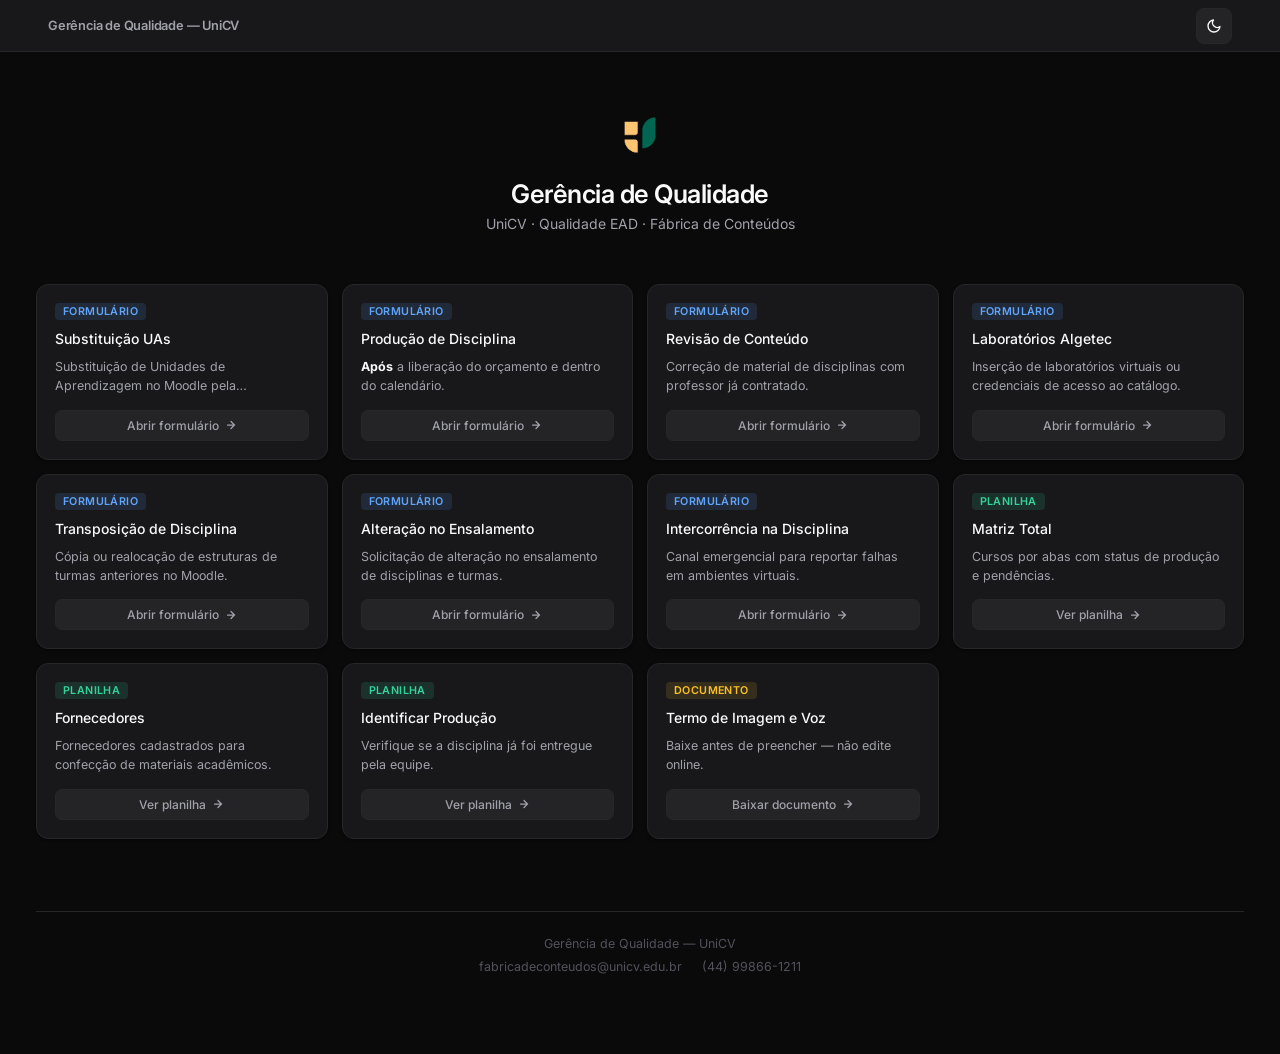
==== index.html @ 8e69135c "Rename Gerência de Qualidade.html to index.html" ====
<!DOCTYPE html>
<html lang="pt-BR" data-theme="dark">
<head>
  <meta charset="UTF-8">
  <meta name="viewport" content="width=device-width, initial-scale=1.0">
  <title>Gerência de Qualidade — UniCV</title>
  <link rel="preconnect" href="https://fonts.googleapis.com">
  <link rel="preconnect" href="https://fonts.gstatic.com" crossorigin>
  <link href="https://fonts.googleapis.com/css2?family=Inter:wght@400;500;600&display=swap" rel="stylesheet">
  <style>
    /* ── Tokens ── */
    :root { --ease: cubic-bezier(.4,0,.2,1); }

    [data-theme="dark"] {
      --bg:           #0a0a0b;
      --surface:      #18181b;
      --surface-alt:  #1e1e21;
      --border:       #27272a;
      --border-hover: #3f3f46;
      --text:         #fafafa;
      --muted:        #a1a1aa;
      --subtle:       #52525b;
      --btn-bg:       rgba(255,255,255,.05);
      --btn-bg-hov:   rgba(255,255,255,.1);
      --sh-card:      0 1px 3px rgba(0,0,0,.5);
      --sh-hov-form:  0 12px 32px rgba(96,165,250,.15);
      --sh-hov-sheet: 0 12px 32px rgba(52,211,153,.12);
      --sh-hov-doc:   0 12px 32px rgba(251,191,36,.12);
    }

    [data-theme="light"] {
      --bg:           #f4f4f5;
      --surface:      #ffffff;
      --surface-alt:  #fafafa;
      --border:       #e4e4e7;
      --border-hover: #a1a1aa;
      --text:         #09090b;
      --muted:        #52525b;
      --subtle:       #a1a1aa;
      --btn-bg:       rgba(0,0,0,.04);
      --btn-bg-hov:   rgba(0,0,0,.08);
      --sh-card:      0 1px 3px rgba(0,0,0,.08), 0 0 0 1px rgba(0,0,0,.04);
      --sh-hov-form:  0 12px 32px rgba(96,165,250,.2);
      --sh-hov-sheet: 0 12px 32px rgba(52,211,153,.16);
      --sh-hov-doc:   0 12px 32px rgba(251,191,36,.16);
    }

    *, *::before, *::after { box-sizing: border-box; margin: 0; padding: 0; }

    body {
      font-family: 'Inter', sans-serif;
      background: var(--bg);
      color: var(--text);
      min-height: 100vh;
      -webkit-font-smoothing: antialiased;
      transition: background .3s var(--ease), color .3s var(--ease);
    }

    /* ── Topbar ── */
    .topbar {
      position: sticky;
      top: 0; z-index: 99;
      height: 52px;
      background: var(--surface);
      border-bottom: 1px solid var(--border);
      backdrop-filter: blur(14px);
      display: flex;
      align-items: center;
      justify-content: space-between;
      padding: 0 48px;
      transition: background .3s var(--ease), border-color .3s var(--ease);
    }

    .topbar-brand {
      font-size: .8rem;
      font-weight: 600;
      color: var(--muted);
      letter-spacing: -.2px;
      transition: color .3s;
    }

    #theme-btn {
      width: 36px; height: 36px;
      border-radius: 8px;
      border: 1px solid var(--border);
      background: var(--btn-bg);
      color: var(--text);
      cursor: pointer;
      display: flex; align-items: center; justify-content: center;
      transition: background .2s, border-color .2s, transform .25s var(--ease);
      flex-shrink: 0;
    }
    #theme-btn:hover {
      background: var(--btn-bg-hov);
      border-color: var(--border-hover);
      transform: rotate(20deg) scale(1.05);
    }
    #theme-btn svg { width: 16px; height: 16px; pointer-events: none; }
    .i-moon { display: block; }
    .i-sun  { display: none; }
    [data-theme="light"] .i-moon { display: none; }
    [data-theme="light"] .i-sun  { display: block; }

    /* ── Wrapper ── */
    .wrap {
      max-width: 1280px;
      margin: 0 auto;
      padding: 60px 48px 96px;
    }

    /* ── Header ── */
    .header {
      text-align: center;
      margin-bottom: 52px;
      animation: fadeDown .45s var(--ease) both;
    }

    .logo-img {
      width: 54px; height: 54px;
      border-radius: 12px;
      object-fit: contain;
      display: block;
      margin: 0 auto 16px;
      transition: transform .3s var(--ease);
    }
    .logo-img:hover { transform: scale(1.06); }

    .logo-icon {
      width: 54px; height: 54px;
      border-radius: 12px;
      background: linear-gradient(135deg, #5bdc9e, #2fc87e);
      display: flex; align-items: center; justify-content: center;
      margin: 0 auto 16px;
      box-shadow: 0 0 24px rgba(91,220,158,.25);
      transition: transform .3s var(--ease);
    }
    .logo-icon:hover { transform: scale(1.06); }
    .logo-icon svg { width: 26px; height: 26px; fill: #042819; }

    h1 {
      font-size: 1.6rem;
      font-weight: 600;
      color: var(--text);
      letter-spacing: -.5px;
      margin-bottom: 6px;
      transition: color .3s;
    }
    .sub {
      font-size: .875rem;
      color: var(--muted);
      transition: color .3s;
    }

    /* ── Grid ── */
    .grid {
      display: grid;
      grid-template-columns: repeat(4, 1fr);
      gap: 14px;
    }

    /* ── Cards ── */
    a.card {
      display: flex;
      flex-direction: column;
      gap: 10px;
      padding: 18px;
      background: var(--surface);
      border: 1px solid var(--border);
      border-radius: 12px;
      text-decoration: none;
      color: inherit;
      box-shadow: var(--sh-card);
      position: relative;
      overflow: hidden;
      transition:
        background .22s var(--ease),
        border-color .22s var(--ease),
        transform .22s var(--ease),
        box-shadow .22s var(--ease);

      animation: fadeUp .4s var(--ease) both;
    }

    /* Top accent line per type */
    a.card::before {
      content: '';
      position: absolute;
      top: 0; left: 0; right: 0; height: 2px;
      background: var(--accent-color, #5bdc9e);
      transform: scaleX(0);
      transform-origin: left;
      transition: transform .28s var(--ease);
    }
    a.card:hover::before { transform: scaleX(1); }

    a.card.f { --accent-color: #60a5fa; }
    a.card.s { --accent-color: #34d399; }
    a.card.d { --accent-color: #fbbf24; }

    a.card:hover { background: var(--surface-alt); border-color: var(--border-hover); transform: translateY(-4px); }
    a.card.f:hover { box-shadow: var(--sh-hov-form); }
    a.card.s:hover { box-shadow: var(--sh-hov-sheet); }
    a.card.d:hover { box-shadow: var(--sh-hov-doc); }

    /* Stagger */
    a.card:nth-child(1)  { animation-delay:.04s }
    a.card:nth-child(2)  { animation-delay:.08s }
    a.card:nth-child(3)  { animation-delay:.12s }
    a.card:nth-child(4)  { animation-delay:.16s }
    a.card:nth-child(5)  { animation-delay:.20s }
    a.card:nth-child(6)  { animation-delay:.24s }
    a.card:nth-child(7)  { animation-delay:.28s }
    a.card:nth-child(8)  { animation-delay:.32s }
    a.card:nth-child(9)  { animation-delay:.36s }
    a.card:nth-child(10) { animation-delay:.40s }
    a.card:nth-child(11) { animation-delay:.44s }

    /* ── Badge ── */
    .badge {
      display: inline-block;
      font-size: .67rem; font-weight: 600;
      letter-spacing: .4px; text-transform: uppercase;
      padding: 2px 8px; border-radius: 4px;
      width: fit-content;
    }
    .bf { background: rgba(96,165,250,.13); color: #60a5fa; }
    .bs { background: rgba(52,211,153,.13);  color: #34d399; }
    .bd { background: rgba(251,191,36,.13);  color: #fbbf24; }
    [data-theme="light"] .bf { background: rgba(96,165,250,.15); }
    [data-theme="light"] .bs { background: rgba(52,211,153,.15); }
    [data-theme="light"] .bd { background: rgba(251,191,36,.15); }

    /* ── Card text ── */
    .ct {
      font-size: .875rem; font-weight: 500;
      color: var(--text); line-height: 1.3;
      transition: color .3s;
    }
    .cd {
      font-size: .78rem; color: var(--muted);
      line-height: 1.5; flex: 1;
      display: -webkit-box;
      -webkit-line-clamp: 2;
      -webkit-box-orient: vertical;
      overflow: hidden;
      transition: color .3s;
    }
    .cd strong { color: var(--text); }

    /* ── Button ── */
    .btn {
      display: inline-flex; align-items: center;
      justify-content: center; gap: 6px;
      margin-top: 4px; padding: 7px 12px;
      border-radius: 7px;
      background: var(--btn-bg);
      border: 1px solid var(--border);
      font-size: .75rem; font-weight: 500;
      color: var(--muted);
      width: 100%;
      transition: background .2s, border-color .2s, color .2s;
    }
    .btn svg { width: 12px; height: 12px; flex-shrink: 0; transition: transform .22s var(--ease); }
    a.card:hover .btn { background: var(--btn-bg-hov); border-color: var(--border-hover); color: var(--text); }
    a.card:hover .btn svg { transform: translateX(4px); }

    /* ── Footer ── */
    footer {
      margin-top: 72px; padding-top: 24px;
      border-top: 1px solid var(--border);
      font-size: .78rem; color: var(--subtle);
      display: flex; flex-direction: column;
      align-items: center; gap: 8px; text-align: center;
      transition: color .3s, border-color .3s;
      animation: fadeUp .5s .25s var(--ease) both;
    }
    .fl { display: flex; gap: 20px; flex-wrap: wrap; justify-content: center; }
    footer a { color: var(--subtle); text-decoration: none; transition: color .15s; }
    footer a:hover { color: var(--muted); }

    /* ── Animations ── */
    @keyframes fadeDown {
      from { opacity:0; transform:translateY(-12px); }
      to   { opacity:1; transform:translateY(0); }
    }
    @keyframes fadeUp {
      from { opacity:0; transform:translateY(12px); }
      to   { opacity:1; transform:translateY(0); }
    }

    /* ── Responsive ── */
    @media (max-width:1400px) { .wrap { padding:56px 36px 80px; } }
    @media (max-width:1100px) {
      .grid { grid-template-columns:repeat(3,1fr); }
      .wrap { padding:48px 28px 72px; }
      .topbar { padding:0 28px; }
    }
    @media (max-width:720px) {
      .grid { grid-template-columns:repeat(2,1fr); gap:10px; }
      .wrap { padding:36px 20px 60px; }
      .topbar { padding:0 20px; }
      h1 { font-size:1.3rem; }
    }
    @media (max-width:440px) {
      .grid { grid-template-columns:1fr; }
      .wrap { padding:28px 16px 52px; }
      a.card { padding:14px; }
      h1 { font-size:1.1rem; }
    }

    ::-webkit-scrollbar { width:5px; }
    ::-webkit-scrollbar-track { background:transparent; }
    ::-webkit-scrollbar-thumb { background:var(--border); border-radius:99px; }
  </style>
</head>
<body>

<!-- Topbar -->
<div class="topbar">
  <span class="topbar-brand">Gerência de Qualidade — UniCV</span>
  <button id="theme-btn" aria-label="Alternar tema" title="Claro / Escuro">
    <svg class="i-moon" viewBox="0 0 24 24" fill="none" stroke="currentColor" stroke-width="2" stroke-linecap="round" stroke-linejoin="round">
      <path d="M21 12.79A9 9 0 1 1 11.21 3 7 7 0 0 0 21 12.79z"/>
    </svg>
    <svg class="i-sun" viewBox="0 0 24 24" fill="none" stroke="currentColor" stroke-width="2" stroke-linecap="round" stroke-linejoin="round">
      <circle cx="12" cy="12" r="5"/>
      <line x1="12" y1="1" x2="12" y2="3"/><line x1="12" y1="21" x2="12" y2="23"/>
      <line x1="4.22" y1="4.22" x2="5.64" y2="5.64"/><line x1="18.36" y1="18.36" x2="19.78" y2="19.78"/>
      <line x1="1" y1="12" x2="3" y2="12"/><line x1="21" y1="12" x2="23" y2="12"/>
      <line x1="4.22" y1="19.78" x2="5.64" y2="18.36"/><line x1="18.36" y1="5.64" x2="19.78" y2="4.22"/>
    </svg>
  </button>
</div>

<div class="wrap">

  <!-- Header -->
  <div class="header">
    <img
      src="logo.png"
      alt="Logo UniCV"
      class="logo-img"
      onerror="this.style.display='none'; document.getElementById('logo-icon').style.display='flex';"
    >
    <div class="logo-icon" id="logo-icon" style="display:none">
      <svg viewBox="0 0 24 24"><path d="M12 2L2 7l10 5 10-5-10-5zM2 17l10 5 10-5M2 12l10 5 10-5"/></svg>
    </div>
    <h1>Gerência de Qualidade</h1>
    <p class="sub">UniCV · Qualidade EAD · Fábrica de Conteúdos</p>
  </div>

  <!-- Grid -->
  <div class="grid">

    <a class="card f" href="https://runrun.it/share/form/UvMCXlqWgT1iRnIw" target="_blank" rel="noopener">
      <span class="badge bf">Formulário</span>
      <p class="ct">Substituição UAs</p>
      <p class="cd">Substituição de Unidades de Aprendizagem no Moodle pela coordenação.</p>
      <span class="btn">Abrir formulário <svg viewBox="0 0 24 24" fill="none" stroke="currentColor" stroke-width="2.5" stroke-linecap="round"><path d="M5 12h14M12 5l7 7-7 7"/></svg></span>
    </a>

    <a class="card f" href="https://runrun.it/share/form/0Vyzsths413RiZTF" target="_blank" rel="noopener">
      <span class="badge bf">Formulário</span>
      <p class="ct">Produção de Disciplina</p>
      <p class="cd"><strong>Após</strong> a liberação do orçamento e dentro do calendário.</p>
      <span class="btn">Abrir formulário <svg viewBox="0 0 24 24" fill="none" stroke="currentColor" stroke-width="2.5" stroke-linecap="round"><path d="M5 12h14M12 5l7 7-7 7"/></svg></span>
    </a>

    <a class="card f" href="https://runrun.it/share/form/S6bYgNSSg16I5kpz" target="_blank" rel="noopener">
      <span class="badge bf">Formulário</span>
      <p class="ct">Revisão de Conteúdo</p>
      <p class="cd">Correção de material de disciplinas com professor já contratado.</p>
      <span class="btn">Abrir formulário <svg viewBox="0 0 24 24" fill="none" stroke="currentColor" stroke-width="2.5" stroke-linecap="round"><path d="M5 12h14M12 5l7 7-7 7"/></svg></span>
    </a>

    <a class="card f" href="https://runrun.it/share/form/FIbqNz6nEiJIp_tn" target="_blank" rel="noopener">
      <span class="badge bf">Formulário</span>
      <p class="ct">Laboratórios Algetec</p>
      <p class="cd">Inserção de laboratórios virtuais ou credenciais de acesso ao catálogo.</p>
      <span class="btn">Abrir formulário <svg viewBox="0 0 24 24" fill="none" stroke="currentColor" stroke-width="2.5" stroke-linecap="round"><path d="M5 12h14M12 5l7 7-7 7"/></svg></span>
    </a>

    <a class="card f" href="https://runrun.it/share/form/7E9oxLa6huRSuppD" target="_blank" rel="noopener">
      <span class="badge bf">Formulário</span>
      <p class="ct">Transposição de Disciplina</p>
      <p class="cd">Cópia ou realocação de estruturas de turmas anteriores no Moodle.</p>
      <span class="btn">Abrir formulário <svg viewBox="0 0 24 24" fill="none" stroke="currentColor" stroke-width="2.5" stroke-linecap="round"><path d="M5 12h14M12 5l7 7-7 7"/></svg></span>
    </a>

    <a class="card f" href="https://runrun.it/share/form/qeu8bL6aFPXRz3Ip" target="_blank" rel="noopener">
      <span class="badge bf">Formulário</span>
      <p class="ct">Alteração no Ensalamento</p>
      <p class="cd">Solicitação de alteração no ensalamento de disciplinas e turmas.</p>
      <span class="btn">Abrir formulário <svg viewBox="0 0 24 24" fill="none" stroke="currentColor" stroke-width="2.5" stroke-linecap="round"><path d="M5 12h14M12 5l7 7-7 7"/></svg></span>
    </a>

    <a class="card f" href="https://runrun.it/share/form/XY16iflMIi8t0_rU" target="_blank" rel="noopener">
      <span class="badge bf">Formulário</span>
      <p class="ct">Intercorrência na Disciplina</p>
      <p class="cd">Canal emergencial para reportar falhas em ambientes virtuais.</p>
      <span class="btn">Abrir formulário <svg viewBox="0 0 24 24" fill="none" stroke="currentColor" stroke-width="2.5" stroke-linecap="round"><path d="M5 12h14M12 5l7 7-7 7"/></svg></span>
    </a>

    <a class="card s" href="https://docs.google.com/spreadsheets/d/101m5s-qMh2T-IgPeoS_BeTkS9Az1cNNQ4LvA1fuymQo/edit?gid=1886870602" target="_blank" rel="noopener">
      <span class="badge bs">Planilha</span>
      <p class="ct">Matriz Total</p>
      <p class="cd">Cursos por abas com status de produção e pendências.</p>
      <span class="btn">Ver planilha <svg viewBox="0 0 24 24" fill="none" stroke="currentColor" stroke-width="2.5" stroke-linecap="round"><path d="M5 12h14M12 5l7 7-7 7"/></svg></span>
    </a>

    <a class="card s" href="https://docs.google.com/spreadsheets/d/1RUAUDkiFKtbMwJzZFsLuruGt8J5fYvOsbNyUq6jo9Ig/edit?gid=1143043374" target="_blank" rel="noopener">
      <span class="badge bs">Planilha</span>
      <p class="ct">Fornecedores</p>
      <p class="cd">Fornecedores cadastrados para confecção de materiais acadêmicos.</p>
      <span class="btn">Ver planilha <svg viewBox="0 0 24 24" fill="none" stroke="currentColor" stroke-width="2.5" stroke-linecap="round"><path d="M5 12h14M12 5l7 7-7 7"/></svg></span>
    </a>

    <a class="card s" href="https://docs.google.com/spreadsheets/d/1ospp6e2L02UHIhVf69Wh7M__BaYWE_qShFGlPBnE34o/edit?gid=12991798" target="_blank" rel="noopener">
      <span class="badge bs">Planilha</span>
      <p class="ct">Identificar Produção</p>
      <p class="cd">Verifique se a disciplina já foi entregue pela equipe.</p>
      <span class="btn">Ver planilha <svg viewBox="0 0 24 24" fill="none" stroke="currentColor" stroke-width="2.5" stroke-linecap="round"><path d="M5 12h14M12 5l7 7-7 7"/></svg></span>
    </a>

    <a class="card d" href="https://docs.google.com/document/d/1w126FSK_g724o0vfdFe8SNcCQPbvOquythyNoyGgrNc/edit?tab=t.0" target="_blank" rel="noopener">
      <span class="badge bd">Documento</span>
      <p class="ct">Termo de Imagem e Voz</p>
      <p class="cd">Baixe antes de preencher — não edite online.</p>
      <span class="btn">Baixar documento <svg viewBox="0 0 24 24" fill="none" stroke="currentColor" stroke-width="2.5" stroke-linecap="round"><path d="M5 12h14M12 5l7 7-7 7"/></svg></span>
    </a>

  </div>

  <footer>
    <span>Gerência de Qualidade — UniCV</span>
    <div class="fl">
      <a href="mailto:fabricadeconteudos@unicv.edu.br">fabricadeconteudos@unicv.edu.br</a>
      <span>(44) 99866-1211</span>
    </div>
  </footer>

</div>

<script>
  const btn  = document.getElementById('theme-btn');
  const root = document.documentElement;
  const KEY  = 'qge-theme';

  // Restore saved preference
  const saved = localStorage.getItem(KEY);
  if (saved) root.dataset.theme = saved;

  btn.addEventListener('click', () => {
    const next = root.dataset.theme === 'dark' ? 'light' : 'dark';
    root.dataset.theme = next;
    localStorage.setItem(KEY, next);
  });
</script>

</body>
</html>
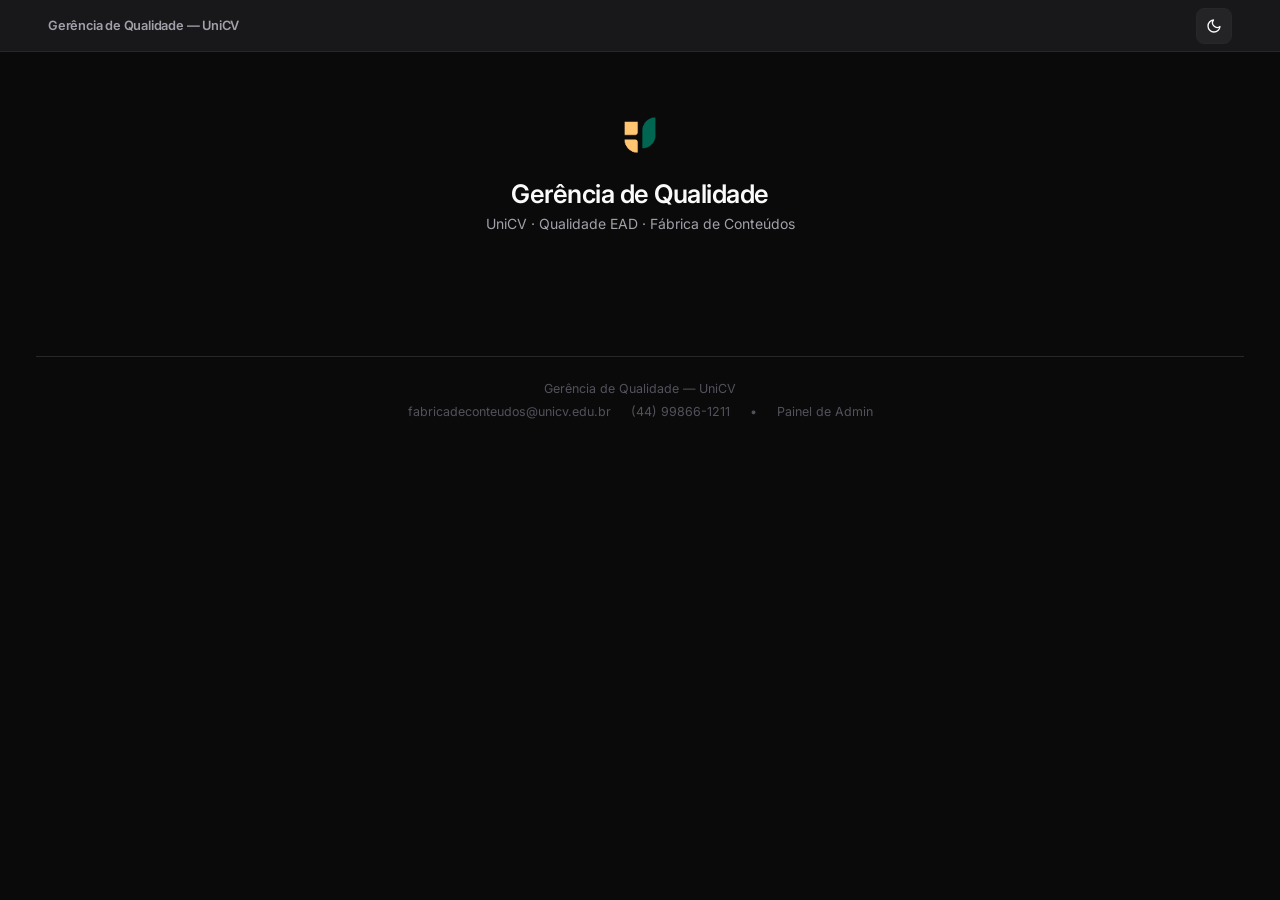
==== commit 92dc965d: "Merge branch 'main' of https://github.com/canhetejr/Links" ====
--- a/index.html
+++ b/index.html
@@ -345,97 +345,22 @@
     <div class="logo-icon" id="logo-icon" style="display:none">
       <svg viewBox="0 0 24 24"><path d="M12 2L2 7l10 5 10-5-10-5zM2 17l10 5 10-5M2 12l10 5 10-5"/></svg>
     </div>
-    <h1>Gerência de Qualidade</h1>
-    <p class="sub">UniCV · Qualidade EAD · Fábrica de Conteúdos</p>
+    <h1 id="page-title">Gerência de Qualidade</h1>
+    <p class="sub" id="page-subtitle">UniCV · Qualidade EAD · Fábrica de Conteúdos</p>
   </div>
 
   <!-- Grid -->
-  <div class="grid">
-
-    <a class="card f" href="https://runrun.it/share/form/UvMCXlqWgT1iRnIw" target="_blank" rel="noopener">
-      <span class="badge bf">Formulário</span>
-      <p class="ct">Substituição UAs</p>
-      <p class="cd">Substituição de Unidades de Aprendizagem no Moodle pela coordenação.</p>
-      <span class="btn">Abrir formulário <svg viewBox="0 0 24 24" fill="none" stroke="currentColor" stroke-width="2.5" stroke-linecap="round"><path d="M5 12h14M12 5l7 7-7 7"/></svg></span>
-    </a>
-
-    <a class="card f" href="https://runrun.it/share/form/0Vyzsths413RiZTF" target="_blank" rel="noopener">
-      <span class="badge bf">Formulário</span>
-      <p class="ct">Produção de Disciplina</p>
-      <p class="cd"><strong>Após</strong> a liberação do orçamento e dentro do calendário.</p>
-      <span class="btn">Abrir formulário <svg viewBox="0 0 24 24" fill="none" stroke="currentColor" stroke-width="2.5" stroke-linecap="round"><path d="M5 12h14M12 5l7 7-7 7"/></svg></span>
-    </a>
-
-    <a class="card f" href="https://runrun.it/share/form/S6bYgNSSg16I5kpz" target="_blank" rel="noopener">
-      <span class="badge bf">Formulário</span>
-      <p class="ct">Revisão de Conteúdo</p>
-      <p class="cd">Correção de material de disciplinas com professor já contratado.</p>
-      <span class="btn">Abrir formulário <svg viewBox="0 0 24 24" fill="none" stroke="currentColor" stroke-width="2.5" stroke-linecap="round"><path d="M5 12h14M12 5l7 7-7 7"/></svg></span>
-    </a>
-
-    <a class="card f" href="https://runrun.it/share/form/FIbqNz6nEiJIp_tn" target="_blank" rel="noopener">
-      <span class="badge bf">Formulário</span>
-      <p class="ct">Laboratórios Algetec</p>
-      <p class="cd">Inserção de laboratórios virtuais ou credenciais de acesso ao catálogo.</p>
-      <span class="btn">Abrir formulário <svg viewBox="0 0 24 24" fill="none" stroke="currentColor" stroke-width="2.5" stroke-linecap="round"><path d="M5 12h14M12 5l7 7-7 7"/></svg></span>
-    </a>
-
-    <a class="card f" href="https://runrun.it/share/form/7E9oxLa6huRSuppD" target="_blank" rel="noopener">
-      <span class="badge bf">Formulário</span>
-      <p class="ct">Transposição de Disciplina</p>
-      <p class="cd">Cópia ou realocação de estruturas de turmas anteriores no Moodle.</p>
-      <span class="btn">Abrir formulário <svg viewBox="0 0 24 24" fill="none" stroke="currentColor" stroke-width="2.5" stroke-linecap="round"><path d="M5 12h14M12 5l7 7-7 7"/></svg></span>
-    </a>
-
-    <a class="card f" href="https://runrun.it/share/form/qeu8bL6aFPXRz3Ip" target="_blank" rel="noopener">
-      <span class="badge bf">Formulário</span>
-      <p class="ct">Alteração no Ensalamento</p>
-      <p class="cd">Solicitação de alteração no ensalamento de disciplinas e turmas.</p>
-      <span class="btn">Abrir formulário <svg viewBox="0 0 24 24" fill="none" stroke="currentColor" stroke-width="2.5" stroke-linecap="round"><path d="M5 12h14M12 5l7 7-7 7"/></svg></span>
-    </a>
-
-    <a class="card f" href="https://runrun.it/share/form/XY16iflMIi8t0_rU" target="_blank" rel="noopener">
-      <span class="badge bf">Formulário</span>
-      <p class="ct">Intercorrência na Disciplina</p>
-      <p class="cd">Canal emergencial para reportar falhas em ambientes virtuais.</p>
-      <span class="btn">Abrir formulário <svg viewBox="0 0 24 24" fill="none" stroke="currentColor" stroke-width="2.5" stroke-linecap="round"><path d="M5 12h14M12 5l7 7-7 7"/></svg></span>
-    </a>
-
-    <a class="card s" href="https://docs.google.com/spreadsheets/d/101m5s-qMh2T-IgPeoS_BeTkS9Az1cNNQ4LvA1fuymQo/edit?gid=1886870602" target="_blank" rel="noopener">
-      <span class="badge bs">Planilha</span>
-      <p class="ct">Matriz Total</p>
-      <p class="cd">Cursos por abas com status de produção e pendências.</p>
-      <span class="btn">Ver planilha <svg viewBox="0 0 24 24" fill="none" stroke="currentColor" stroke-width="2.5" stroke-linecap="round"><path d="M5 12h14M12 5l7 7-7 7"/></svg></span>
-    </a>
-
-    <a class="card s" href="https://docs.google.com/spreadsheets/d/1RUAUDkiFKtbMwJzZFsLuruGt8J5fYvOsbNyUq6jo9Ig/edit?gid=1143043374" target="_blank" rel="noopener">
-      <span class="badge bs">Planilha</span>
-      <p class="ct">Fornecedores</p>
-      <p class="cd">Fornecedores cadastrados para confecção de materiais acadêmicos.</p>
-      <span class="btn">Ver planilha <svg viewBox="0 0 24 24" fill="none" stroke="currentColor" stroke-width="2.5" stroke-linecap="round"><path d="M5 12h14M12 5l7 7-7 7"/></svg></span>
-    </a>
-
-    <a class="card s" href="https://docs.google.com/spreadsheets/d/1ospp6e2L02UHIhVf69Wh7M__BaYWE_qShFGlPBnE34o/edit?gid=12991798" target="_blank" rel="noopener">
-      <span class="badge bs">Planilha</span>
-      <p class="ct">Identificar Produção</p>
-      <p class="cd">Verifique se a disciplina já foi entregue pela equipe.</p>
-      <span class="btn">Ver planilha <svg viewBox="0 0 24 24" fill="none" stroke="currentColor" stroke-width="2.5" stroke-linecap="round"><path d="M5 12h14M12 5l7 7-7 7"/></svg></span>
-    </a>
-
-    <a class="card d" href="https://docs.google.com/document/d/1w126FSK_g724o0vfdFe8SNcCQPbvOquythyNoyGgrNc/edit?tab=t.0" target="_blank" rel="noopener">
-      <span class="badge bd">Documento</span>
-      <p class="ct">Termo de Imagem e Voz</p>
-      <p class="cd">Baixe antes de preencher — não edite online.</p>
-      <span class="btn">Baixar documento <svg viewBox="0 0 24 24" fill="none" stroke="currentColor" stroke-width="2.5" stroke-linecap="round"><path d="M5 12h14M12 5l7 7-7 7"/></svg></span>
-    </a>
-
+  <div class="grid" id="links-grid">
+    <!-- Links serão renderizados dinamicamente pelo JavaScript -->
   </div>
 
   <footer>
-    <span>Gerência de Qualidade — UniCV</span>
+    <span id="footer-text">Gerência de Qualidade — UniCV</span>
     <div class="fl">
-      <a href="mailto:fabricadeconteudos@unicv.edu.br">fabricadeconteudos@unicv.edu.br</a>
-      <span>(44) 99866-1211</span>
+      <a href="mailto:fabricadeconteudos@unicv.edu.br" id="footer-email">fabricadeconteudos@unicv.edu.br</a>
+      <span id="footer-phone">(44) 99866-1211</span>
+      <span>•</span>
+      <a href="admin.html">Painel de Admin</a>
     </div>
   </footer>
 
@@ -457,5 +382,133 @@
   });
 </script>
 
+<script src="data.js"></script>
+<script>
+  function renderApp() {
+    // Carrega dados (Tenta local, se não usa o data.js)
+    const stored = localStorage.getItem('siteData_temp');
+    let siteData = window.siteData || { settings: {}, links: [] };
+    
+    // Suporte para versão antiga do localStorage
+    const oldStored = localStorage.getItem('linksData_temp');
+    
+    if (stored) {
+      try { siteData = JSON.parse(stored); } catch(e) {}
+    } else if (oldStored) {
+      // Migração rápida
+      try { siteData.links = JSON.parse(oldStored); } catch(e) {}
+    }
+
+    const { settings, links } = siteData;
+
+    // Aplicar configurações globais
+    if (settings) {
+      if(settings.title) {
+        document.getElementById('page-title').textContent = settings.title;
+        document.title = settings.title + " — UniCV";
+      }
+      if(settings.subtitle) document.getElementById('page-subtitle').textContent = settings.subtitle;
+      if(settings.title) document.getElementById('footer-text').textContent = settings.title + " — UniCV";
+      if(settings.contactEmail) {
+        document.getElementById('footer-email').textContent = settings.contactEmail;
+        document.getElementById('footer-email').href = "mailto:" + settings.contactEmail;
+      }
+      if(settings.contactPhone) document.getElementById('footer-phone').textContent = settings.contactPhone;
+
+      // Cor de destaque
+      if(settings.accentColor) {
+        // Criar uma tag de estilo dinâmica para customizar o CSS baseado na cor primária
+        let styleEl = document.getElementById('dynamic-styles');
+        if(!styleEl) {
+          styleEl = document.createElement('style');
+          styleEl.id = 'dynamic-styles';
+          document.head.appendChild(styleEl);
+        }
+        
+        // Calcular uma cor mais clara (com opacidade) para o background do icone e hover
+        const hex = settings.accentColor.replace('#', '');
+        const r = parseInt(hex.substring(0,2), 16);
+        const g = parseInt(hex.substring(2,4), 16);
+        const b = parseInt(hex.substring(4,6), 16);
+        const rgb = `${r}, ${g}, ${b}`;
+
+        styleEl.innerHTML = `
+          .logo-icon { background: linear-gradient(135deg, ${settings.accentColor}, #2fc87e); box-shadow: 0 0 24px rgba(${rgb},.25); }
+        `;
+      }
+    }
+
+    // Renderizar links
+    const grid = document.getElementById('links-grid');
+    if (!grid) return;
+    grid.innerHTML = '';
+
+    const visibleLinks = (links || []).filter(item => item.visible !== false);
+
+    visibleLinks.forEach((item, index) => {
+      const a = document.createElement('a');
+      // Adicionamos classes dummy f s d apenas para manter a lógica original de cores na borda,
+      // mas usaremos custom accent-color se houver
+      a.className = `card`; 
+      a.href = item.url;
+      a.target = '_blank';
+      a.rel = 'noopener';
+      a.style.animationDelay = (0.04 * (index + 1)) + 's';
+      
+      const bColor = item.badgeColor || '#60a5fa';
+      
+      // converter hex para rgba para o background da badge
+      let bBg = 'rgba(96,165,250,.15)'; // fallback
+      if(bColor.startsWith('#')) {
+        const h = bColor.replace('#', '');
+        if(h.length === 6) {
+          bBg = \`rgba(\${parseInt(h.substring(0,2),16)}, \${parseInt(h.substring(2,4),16)}, \${parseInt(h.substring(4,6),16)}, 0.15)\`;
+        }
+      }
+
+      a.innerHTML = `
+        <style>
+          .card-${item.id}::before { background: ${bColor} !important; }
+          .card-${item.id}:hover { box-shadow: 0 12px 32px ${bBg} !important; }
+        </style>
+        <span class="badge" style="background:${bBg}; color:${bColor}">${item.badgeText}</span>
+        <p class="ct">${item.title}</p>
+        <p class="cd">${item.description}</p>
+        <span class="btn">${item.buttonText || 'Acessar'} <svg viewBox="0 0 24 24" fill="none" stroke="currentColor" stroke-width="2.5" stroke-linecap="round"><path d="M5 12h14M12 5l7 7-7 7"/></svg></span>
+      `;
+      a.classList.add(`card-${item.id}`);
+      grid.appendChild(a);
+    });
+  }
+
+  async function fetchLiveSiteData() {
+    // Primeiro renderiza o que tem localmente (rápido)
+    renderApp();
+
+    // Depois busca atualizações na nuvem (JSONBin) se existir o ID
+    if (window.JSONBIN_ID) {
+      try {
+        const res = await fetch(`https://api.jsonbin.io/v3/b/${window.JSONBIN_ID}?meta=false`);
+        if(res.ok) {
+          const liveData = await res.json();
+          window.siteData = liveData; // atualiza a variável global
+          localStorage.setItem('siteData_temp', JSON.stringify(liveData)); // atualiza o cache
+          renderApp(); // re-renderiza com os dados frescos da nuvem
+        }
+      } catch(e) {
+        console.error('Erro ao buscar dados na nuvem:', e);
+      }
+    }
+  }
+
+  // Inicialização
+  fetchLiveSiteData();
+  
+  // Atualiza se houver mudanças no localStorage por outra aba (admin)
+  window.addEventListener('storage', (e) => {
+    if (e.key === 'siteData_temp') renderApp();
+  });
+</script>
+
 </body>
 </html>
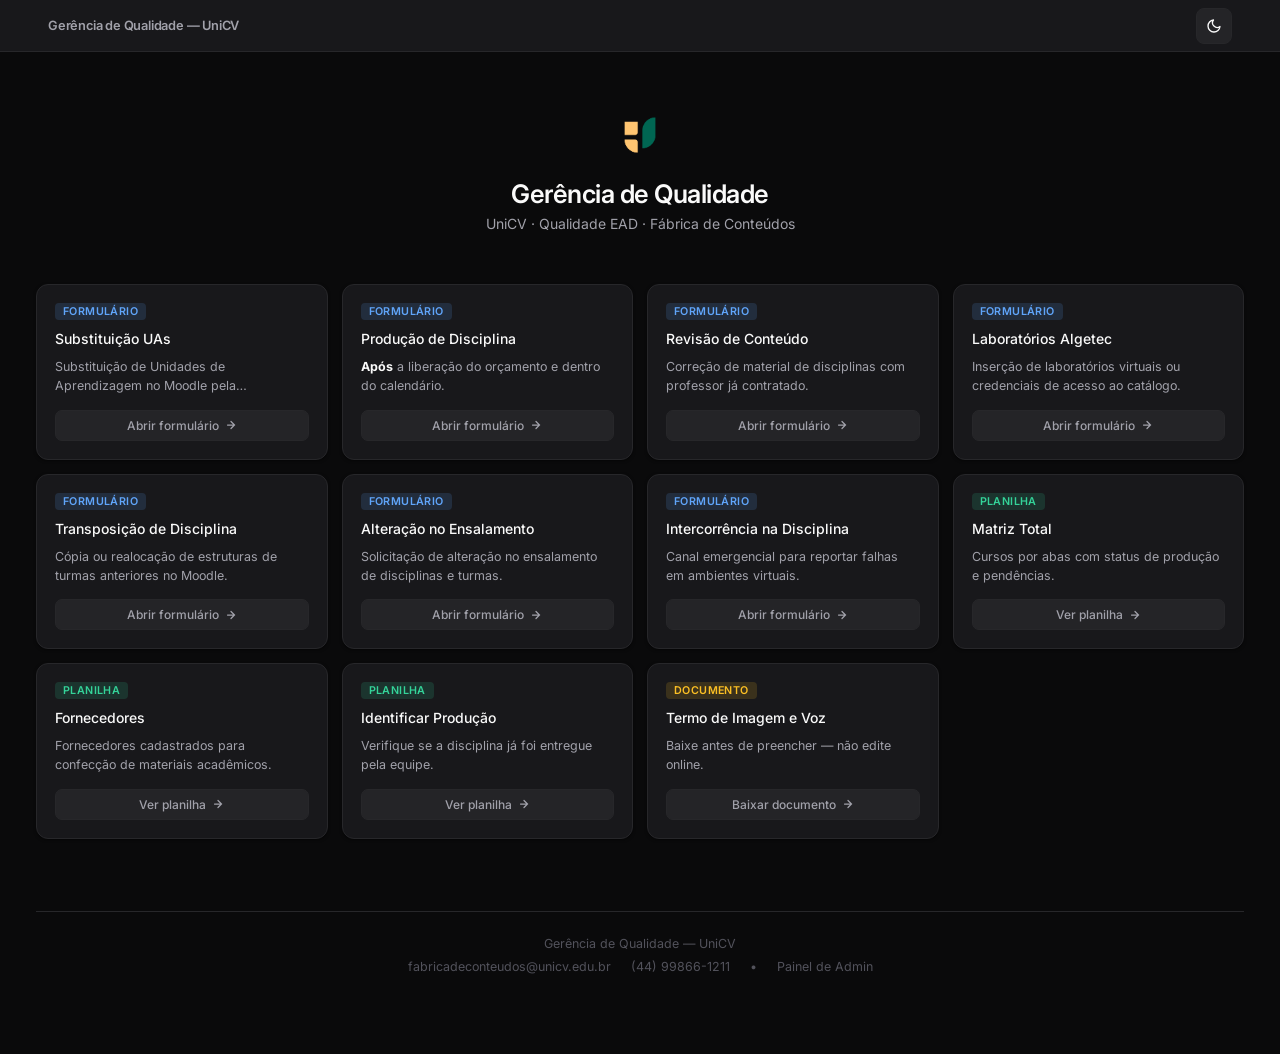
==== commit 1cc16feb: "te" ====
--- a/index.html
+++ b/index.html
@@ -462,7 +462,7 @@
       if(bColor.startsWith('#')) {
         const h = bColor.replace('#', '');
         if(h.length === 6) {
-          bBg = \`rgba(\${parseInt(h.substring(0,2),16)}, \${parseInt(h.substring(2,4),16)}, \${parseInt(h.substring(4,6),16)}, 0.15)\`;
+          bBg = `rgba(${parseInt(h.substring(0,2),16)}, ${parseInt(h.substring(2,4),16)}, ${parseInt(h.substring(4,6),16)}, 0.15)`;
         }
       }
 
